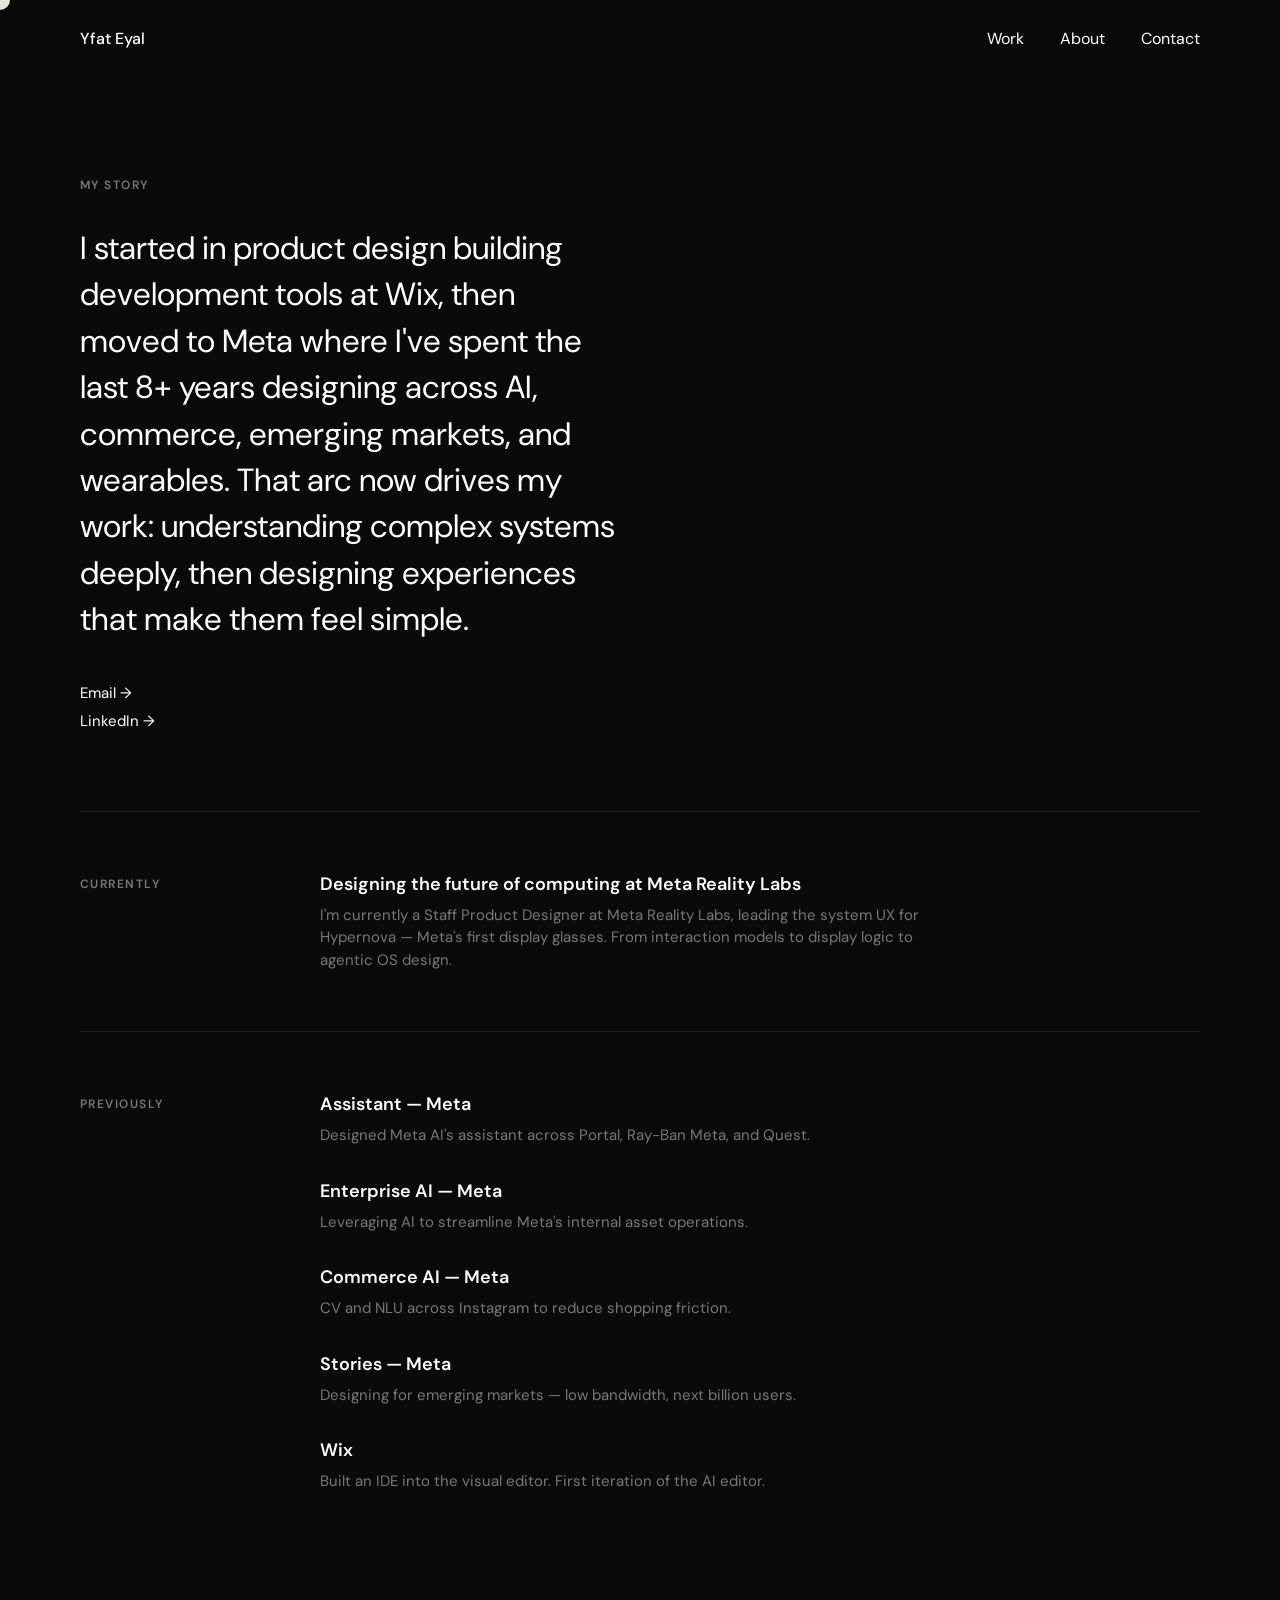
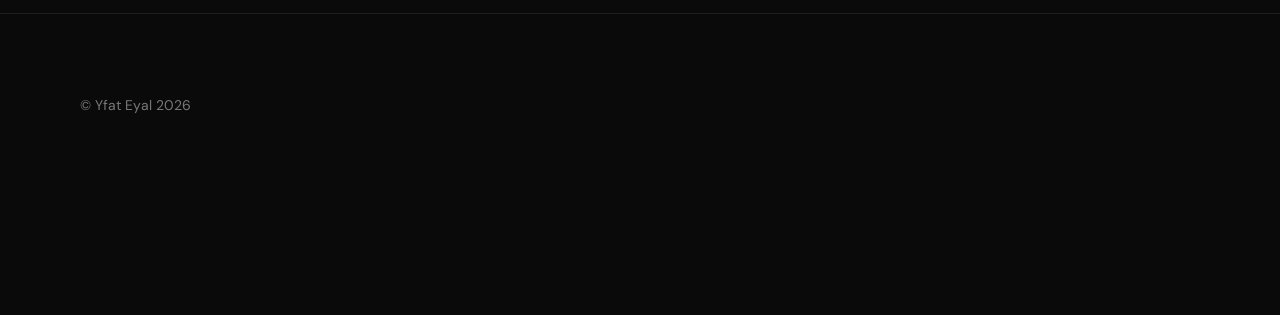
==== about.html @ 9a4c62df "Footer update, nav, cursor, modal, layout refinements" ====
<!DOCTYPE html>
<html lang="en">
<head>
<meta charset="UTF-8">
<meta name="viewport" content="width=device-width, initial-scale=1.0">
<title>About — Yfat Eyal</title>
<link rel="preconnect" href="https://fonts.googleapis.com">
<link rel="preconnect" href="https://fonts.gstatic.com" crossorigin>
<link href="https://fonts.googleapis.com/css2?family=DM+Sans:wght@400;500;600;700&display=swap" rel="stylesheet">
<link rel="stylesheet" href="styles.css">
</head>
<body>

<!-- NAV -->
<nav id="nav">
  <a href="index.html" class="nav-name">Yfat Eyal</a>
  <div class="nav-links">
    <a href="index.html#work" class="nav-link">Work</a>
    <a href="about.html" class="nav-link">About</a>
    <a href="mailto:eyalyfat@gmail.com" class="nav-link">Contact</a>
  </div>
</nav>

<!-- ABOUT -->
<section id="about">
  <div class="about-label">MY STORY</div>
  <div class="about-content">
    <h1 class="about-text">I started in product design building development tools at Wix, then moved to Meta where I've spent the last 8+ years designing across AI, commerce, emerging markets, and wearables. That arc now drives my work: understanding complex systems deeply, then designing experiences that make them feel simple.</h1>
    <div class="about-links">
      <a href="mailto:eyalyfat@gmail.com" class="about-link">Email →</a>
      <a href="#" class="about-link">LinkedIn →</a>
    </div>
  </div>
</section>

<!-- CURRENTLY -->
<section id="currently">
  <div class="currently-divider"></div>
  <div class="currently-grid">
    <div class="currently-label">CURRENTLY</div>
    <div class="currently-content">
      <h3 class="currently-title">Designing the future of computing at Meta Reality Labs</h3>
      <p class="currently-desc">I'm currently a Staff Product Designer at Meta Reality Labs, leading the system UX for Hypernova — Meta's first display glasses. From interaction models to display logic to agentic OS design.</p>
    </div>
  </div>
</section>

<!-- PREVIOUSLY -->
<section id="previously">
  <div class="currently-divider"></div>
  <div class="currently-grid">
    <div class="currently-label">PREVIOUSLY</div>
    <div class="currently-content">
      <div class="prev-item">
        <h3 class="currently-title">Assistant — Meta</h3>
        <p class="currently-desc">Designed Meta AI's assistant across Portal, Ray-Ban Meta, and Quest.</p>
      </div>
      <div class="prev-item">
        <h3 class="currently-title">Enterprise AI — Meta</h3>
        <p class="currently-desc">Leveraging AI to streamline Meta's internal asset operations.</p>
      </div>
      <div class="prev-item">
        <h3 class="currently-title">Commerce AI — Meta</h3>
        <p class="currently-desc">CV and NLU across Instagram to reduce shopping friction.</p>
      </div>
      <div class="prev-item">
        <h3 class="currently-title">Stories — Meta</h3>
        <p class="currently-desc">Designing for emerging markets — low bandwidth, next billion users.</p>
      </div>
      <div class="prev-item">
        <h3 class="currently-title">Wix</h3>
        <p class="currently-desc">Built an IDE into the visual editor. First iteration of the AI editor.</p>
      </div>
    </div>
  </div>
</section>

<!-- FOOTER -->
<footer id="footer">
  <span class="footer-copy">© Yfat Eyal 2026</span>
</footer>

<div id="cursor-dot"></div>
<script src="cursor.js"></script>
</body>
</html>
---- styles.css ----
* { margin: 0; padding: 0; box-sizing: border-box; }

:root {
  --bg: #0a0a0a;
  --white: #ffffff;
  --gray-1: rgba(255, 255, 255, 0.85);
  --gray-2: rgba(255, 255, 255, 0.45);
  --font: 'DM Sans', 'Helvetica Neue', Helvetica, Arial, sans-serif;
  --edge: 80px;
}

html { scroll-behavior: smooth; cursor: none; }
body {
  background: var(--bg);
  color: var(--white);
  font-family: var(--font);
  font-weight: 400;
  -webkit-font-smoothing: antialiased;
  cursor: none;
}
a { color: inherit; text-decoration: none; cursor: none; }

/* CURSOR */
#cursor-dot {
  position: fixed;
  top: 0; left: 0;
  width: 20px; height: 20px;
  border-radius: 50%;
  background: #e8e4de;
  pointer-events: none;
  z-index: 9999;
  display: flex;
  align-items: center;
  justify-content: center;
  transition: width 0.3s ease, height 0.3s ease, margin 0.3s ease;
}

#cursor-dot.on-project {
  width: 120px;
  height: 120px;
}

#cursor-dot .cursor-label {
  font-size: 13px;
  font-weight: 600;
  letter-spacing: 0.1em;
  color: #0a0a0a;
  opacity: 0;
  transition: opacity 0.2s ease;
}

#cursor-dot.on-project .cursor-label {
  opacity: 1;
}

#cursor-dot.on-nav {
  border-radius: 100px;
  background: #ffffff;
}

/* ================================ */
/* NAV                              */
/* ================================ */
#nav {
  display: flex;
  justify-content: space-between;
  align-items: center;
  padding: 28px var(--edge);
}

.nav-logo {
  display: flex;
  align-items: center;
}

.nav-cactus {
  width: 41px;
  height: auto;
  object-fit: contain;
}

.nav-name {
  font-size: 16px;
  font-weight: 500;
}

.nav-links {
  display: flex;
  gap: 36px;
}

.nav-link {
  font-size: 16px;
  color: var(--white);
  transition: color 0.2s ease;
  position: relative;
  z-index: 10000;
}

.nav-link:hover {
  color: #0a0a0a;
}

/* ================================ */
/* HERO                             */
/* ================================ */
#hero {
  padding: 100px var(--edge) 200px;
  max-width: 778px;
}

.hero-text {
  font-size: 45px;
  line-height: 1.2;
  font-weight: 400;
  letter-spacing: -0.01em;
}

.hero-bold {
  color: var(--white);
  font-weight: 400;
}

.hero-light {
  color: var(--white);
}

/* ================================ */
/* WORK                             */
/* ================================ */
#work {
  padding: 0 var(--edge) 160px;
}

.section-label {
  display: flex;
  gap: 16px;
  align-items: baseline;
  margin-bottom: 20px;
}

.label-title {
  font-size: 12px;
  font-weight: 600;
  letter-spacing: 0.12em;
  color: var(--white);
}

.label-date {
  font-size: 12px;
  font-weight: 400;
  letter-spacing: 0.08em;
  color: var(--gray-2);
}

.work-grid {
  display: grid;
  grid-template-columns: 1fr 1fr;
  gap: 40px 28px;
}

.work-item {
  opacity: 0;
  transform: translateY(30px);
  transition: opacity 0.7s cubic-bezier(0.16, 1, 0.3, 1),
              transform 0.7s cubic-bezier(0.16, 1, 0.3, 1);
}

.work-item.revealed {
  opacity: 1;
  transform: translateY(0);
}

.work-media {
  width: 100%;
  aspect-ratio: 16 / 10;
  border-radius: 12px;
  overflow: hidden;
  background: #161616;
  margin-bottom: 16px;
}

.work-media video {
  width: 100%;
  height: 100%;
  object-fit: cover;
  display: block;
}

.work-placeholder {
  width: 100%;
  height: 100%;
  background: #1a1a1a;
}

.work-name {
  font-size: 18px;
  font-weight: 600;
  color: var(--white);
  margin-bottom: 1px;
}

.work-desc {
  font-size: 15px;
  color: var(--white);
  line-height: 1.4;
}

/* ================================ */
/* MODAL                            */
/* ================================ */
.modal-overlay {
  display: none;
  position: fixed;
  inset: 0;
  background: rgba(0, 0, 0, 0.7);
  z-index: 10000;
  align-items: flex-start;
  justify-content: center;
  padding: 60px 40px;
  overflow-y: auto;
}

.modal-overlay.open {
  display: flex;
}

.modal-card {
  background: #141414;
  border-radius: 16px;
  width: 100%;
  max-width: 780px;
  max-height: 85vh;
  overflow-y: auto;
  position: relative;
  margin: auto;
}

.modal-close {
  position: sticky;
  top: 16px;
  float: right;
  margin-right: 20px;
  margin-top: 16px;
  background: none;
  border: none;
  color: var(--white);
  font-size: 22px;
  cursor: pointer;
  z-index: 10;
  opacity: 0.7;
  transition: opacity 0.2s;
}

.modal-close:hover { opacity: 1; }

.modal-hero {
  aspect-ratio: 16 / 9;
  background: #0a0a0a;
  overflow: hidden;
  border-radius: 0;
  margin: 56px 24px 0;
}

.modal-hero video {
  width: 100%;
  height: 100%;
  object-fit: cover;
}

.modal-body {
  padding: 32px 40px 40px;
}

.modal-title {
  font-size: 36px;
  font-weight: 500;
  color: var(--white);
  margin-bottom: 24px;
}

.modal-meta {
  display: flex;
  gap: 60px;
  margin-bottom: 24px;
}

.modal-meta-col {
  display: flex;
  flex-direction: column;
  gap: 4px;
}

.modal-label {
  font-size: 12px;
  font-weight: 500;
  letter-spacing: 0.08em;
  text-transform: uppercase;
  color: var(--gray-2);
}

.modal-value {
  font-size: 16px;
  color: var(--white);
}

.modal-divider {
  height: 1px;
  background: rgba(255, 255, 255, 0.1);
  margin-bottom: 32px;
}

.modal-section {
  margin-bottom: 32px;
}

.modal-section:last-child {
  margin-bottom: 0;
}

.modal-section-label {
  font-size: 12px;
  font-weight: 500;
  letter-spacing: 0.1em;
  text-transform: uppercase;
  color: var(--gray-2);
  margin-bottom: 12px;
}

.modal-section-text {
  font-size: 18px;
  line-height: 1.6;
  color: var(--white);
}

/* ================================ */
/* FOOTER                           */
/* ================================ */
#footer {
  padding: 80px var(--edge) 200px;
  margin-top: 60px;
  border-top: 1px solid rgba(255, 255, 255, 0.08);
}

.footer-heading {
  font-size: 32px;
  font-weight: 500;
  color: var(--white);
  margin-bottom: 16px;
}

.footer-email {
  font-size: 24px;
  color: var(--gray-2);
  display: block;
  margin-bottom: 4px;
  transition: color 0.2s;
}

.footer-email:hover { color: var(--white); }

.footer-location {
  font-size: 24px;
  color: var(--white);
}

.footer-bottom {
  margin-top: 80px;
}

.footer-copy {
  font-size: 14px;
  color: var(--gray-2);
}

/* ================================ */
/* ABOUT PAGE                       */
/* ================================ */
#about {
  padding: 100px var(--edge) 80px;
  max-width: 700px;
}

.about-label {
  font-size: 12px;
  font-weight: 600;
  letter-spacing: 0.12em;
  color: var(--gray-2);
  margin-bottom: 32px;
}

.about-text {
  font-size: 32px;
  font-weight: 400;
  line-height: 1.45;
  color: var(--white);
  margin-bottom: 40px;
}

.about-links {
  display: flex;
  flex-direction: column;
  gap: 8px;
}

.about-link {
  font-size: 15px;
  color: var(--white);
  transition: opacity 0.2s;
}

.about-link:hover { opacity: 0.5; }

#currently, #previously {
  padding: 0 var(--edge) 60px;
}

.currently-divider {
  height: 1px;
  background: rgba(255, 255, 255, 0.1);
  margin-bottom: 60px;
}

.currently-grid {
  display: grid;
  grid-template-columns: 200px 1fr;
  gap: 40px;
}

.currently-label {
  font-size: 12px;
  font-weight: 600;
  letter-spacing: 0.12em;
  color: var(--gray-2);
  padding-top: 4px;
}

.currently-title {
  font-size: 18px;
  font-weight: 600;
  color: var(--white);
  margin-bottom: 8px;
}

.currently-desc {
  font-size: 15px;
  color: var(--gray-2);
  line-height: 1.5;
  max-width: 600px;
}

.prev-item {
  margin-bottom: 32px;
}

.prev-item:last-child {
  margin-bottom: 0;
}

/* ================================ */
/* RESPONSIVE                       */
/* ================================ */
@media (max-width: 900px) {
  :root { --edge: 32px; }
  .hero-text { font-size: 28px; }
  #hero { padding: 60px var(--edge) 80px; }
  .work-grid { grid-template-columns: 1fr; gap: 32px; }
  .currently-grid { grid-template-columns: 1fr; gap: 20px; }
}

@media (max-width: 480px) {
  :root { --edge: 20px; }
  .hero-text { font-size: 24px; }
  .nav-links { gap: 20px; }
  .nav-name, .nav-link { font-size: 13px; }
}
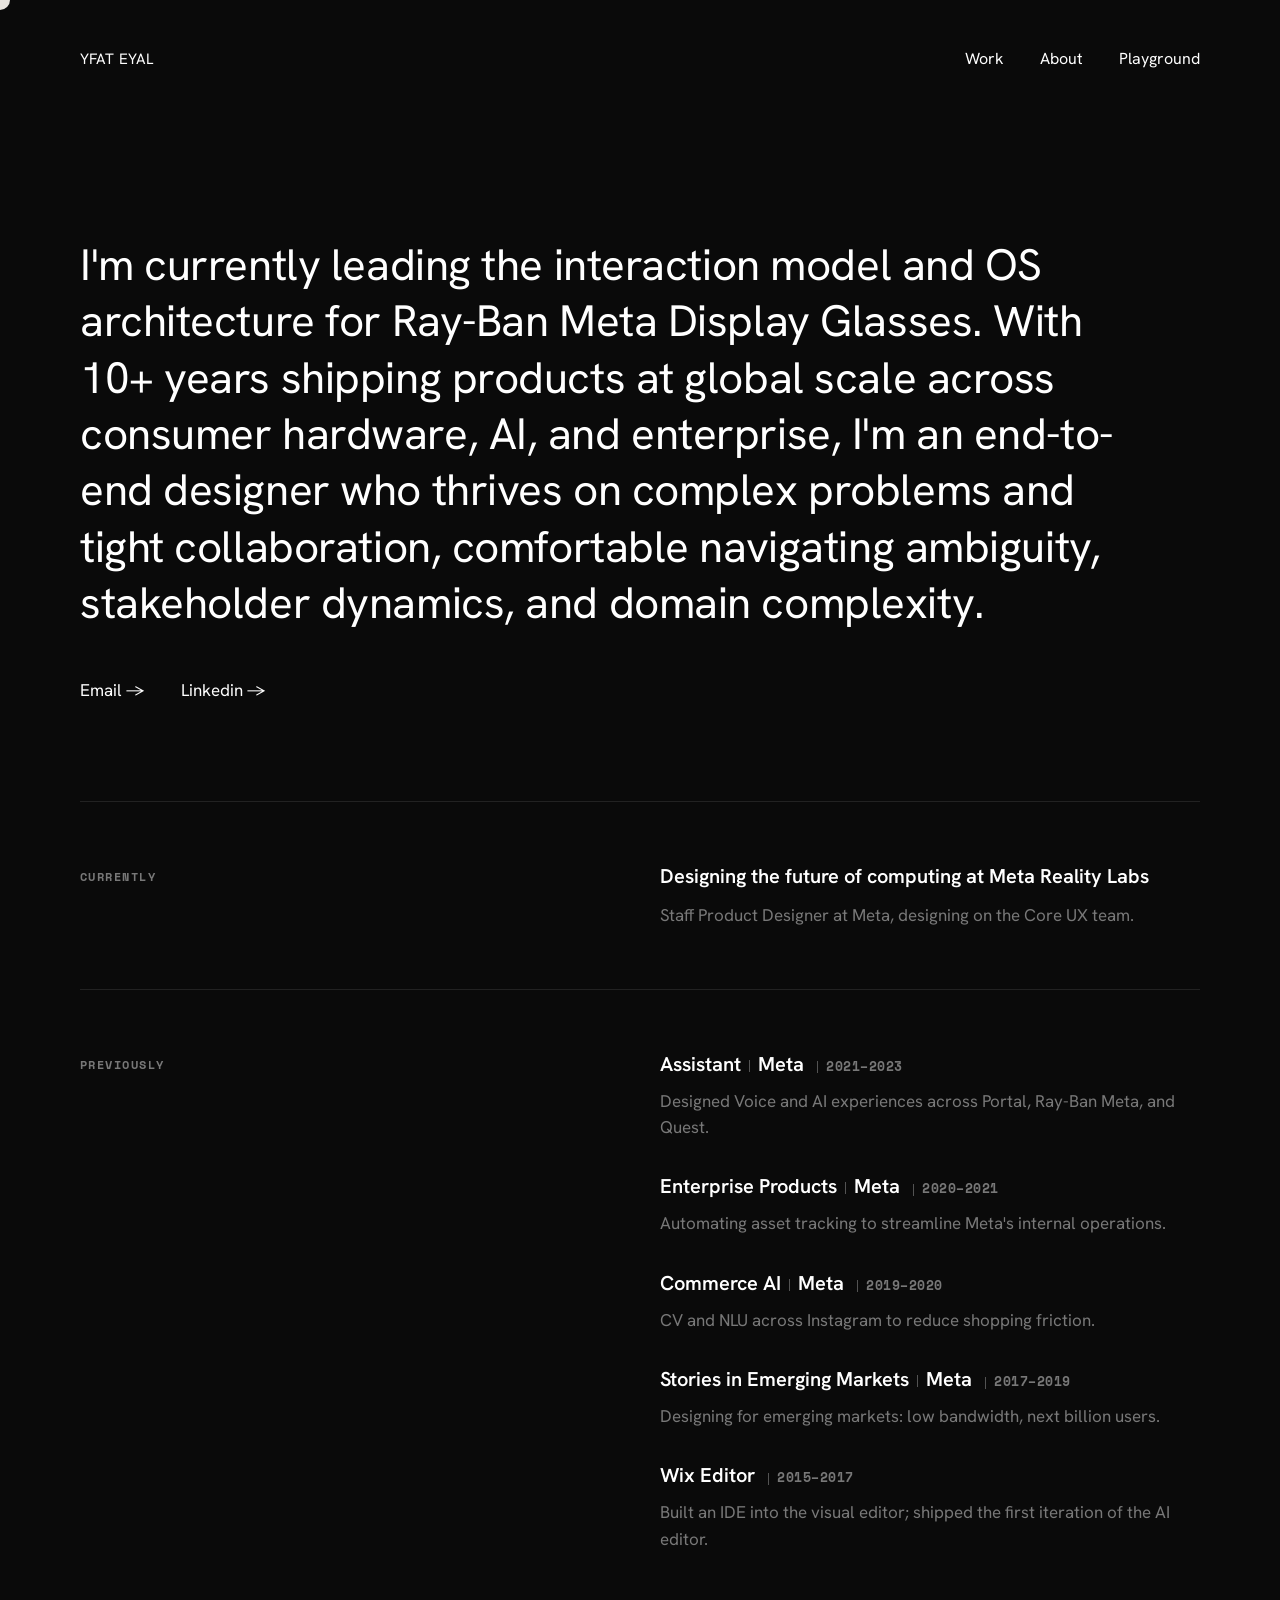
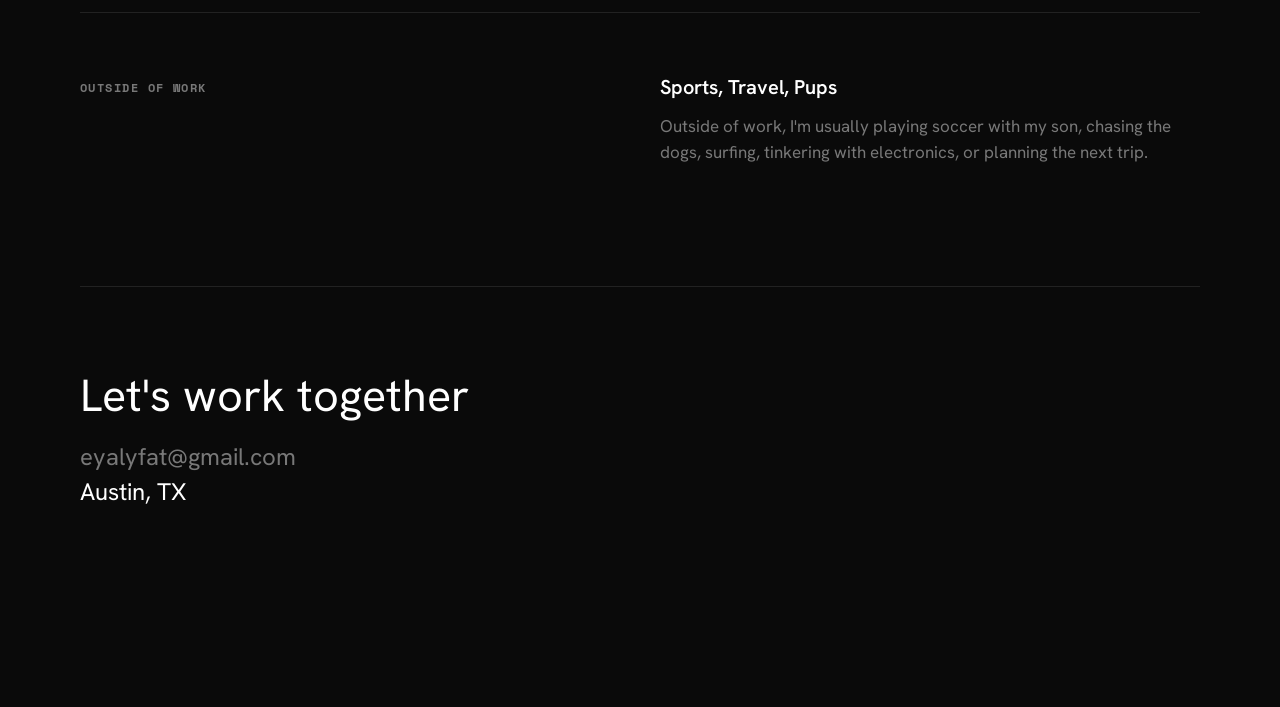
==== commit 28c02936: "Redesign About page, expand project modals, add media + mobile nav - About: single-statement intro +" ====
--- a/about.html
+++ b/about.html
@@ -6,7 +6,7 @@
 <title>About — Yfat Eyal</title>
 <link rel="preconnect" href="https://fonts.googleapis.com">
 <link rel="preconnect" href="https://fonts.gstatic.com" crossorigin>
-<link href="https://fonts.googleapis.com/css2?family=DM+Sans:wght@400;500;600;700&display=swap" rel="stylesheet">
+<link href="https://fonts.googleapis.com/css2?family=Hanken+Grotesk:wght@300;400;500;600;700&family=Space+Mono:wght@400;700&display=swap" rel="stylesheet">
 <link rel="stylesheet" href="styles.css">
 </head>
 <body>
@@ -17,19 +17,19 @@
   <div class="nav-links">
     <a href="index.html#work" class="nav-link">Work</a>
     <a href="about.html" class="nav-link">About</a>
-    <a href="mailto:eyalyfat@gmail.com" class="nav-link">Contact</a>
+    <a href="playground.html" class="nav-link">Playground</a>
   </div>
+  <button class="nav-toggle" aria-label="Menu" aria-expanded="false">
+    <span></span><span></span>
+  </button>
 </nav>
 
 <!-- ABOUT -->
 <section id="about">
-  <div class="about-label">MY STORY</div>
-  <div class="about-content">
-    <h1 class="about-text">I started in product design building development tools at Wix, then moved to Meta where I've spent the last 8+ years designing across AI, commerce, emerging markets, and wearables. That arc now drives my work: understanding complex systems deeply, then designing experiences that make them feel simple.</h1>
-    <div class="about-links">
-      <a href="mailto:eyalyfat@gmail.com" class="about-link">Email →</a>
-      <a href="#" class="about-link">LinkedIn →</a>
-    </div>
+  <h1 class="about-text">I'm currently leading the interaction model and OS architecture for Ray-Ban Meta Display Glasses. With 10+ years shipping products at global scale across consumer hardware, AI, and enterprise, I'm an end-to-end designer who thrives on complex problems and tight collaboration, comfortable navigating ambiguity, stakeholder dynamics, and domain complexity.</h1>
+  <div class="about-links">
+    <a href="mailto:eyalyfat@gmail.com" class="about-link">Email →</a>
+    <a href="https://www.linkedin.com/in/yfat-eyal-aa618156/" target="_blank" rel="noopener" class="about-link">Linkedin →</a>
   </div>
 </section>
 
@@ -40,7 +40,7 @@
     <div class="currently-label">CURRENTLY</div>
     <div class="currently-content">
       <h3 class="currently-title">Designing the future of computing at Meta Reality Labs</h3>
-      <p class="currently-desc">I'm currently a Staff Product Designer at Meta Reality Labs, leading the system UX for Hypernova — Meta's first display glasses. From interaction models to display logic to agentic OS design.</p>
+      <p class="currently-desc">Staff Product Designer at Meta, designing on the Core UX team.</p>
     </div>
   </div>
 </section>
@@ -52,35 +52,52 @@
     <div class="currently-label">PREVIOUSLY</div>
     <div class="currently-content">
       <div class="prev-item">
-        <h3 class="currently-title">Assistant — Meta</h3>
-        <p class="currently-desc">Designed Meta AI's assistant across Portal, Ray-Ban Meta, and Quest.</p>
+        <h3 class="currently-title">Assistant<span class="sep"></span>Meta <span class="prev-date"><span class="sep"></span>2021–2023</span></h3>
+        <p class="currently-desc">Designed Voice and AI experiences across Portal, Ray-Ban Meta, and Quest.</p>
       </div>
       <div class="prev-item">
-        <h3 class="currently-title">Enterprise AI — Meta</h3>
-        <p class="currently-desc">Leveraging AI to streamline Meta's internal asset operations.</p>
+        <h3 class="currently-title">Enterprise Products<span class="sep"></span>Meta <span class="prev-date"><span class="sep"></span>2020–2021</span></h3>
+        <p class="currently-desc">Automating asset tracking to streamline Meta's internal operations.</p>
       </div>
       <div class="prev-item">
-        <h3 class="currently-title">Commerce AI — Meta</h3>
+        <h3 class="currently-title">Commerce AI<span class="sep"></span>Meta <span class="prev-date"><span class="sep"></span>2019–2020</span></h3>
         <p class="currently-desc">CV and NLU across Instagram to reduce shopping friction.</p>
       </div>
       <div class="prev-item">
-        <h3 class="currently-title">Stories — Meta</h3>
-        <p class="currently-desc">Designing for emerging markets — low bandwidth, next billion users.</p>
+        <h3 class="currently-title">Stories in Emerging Markets<span class="sep"></span>Meta <span class="prev-date"><span class="sep"></span>2017–2019</span></h3>
+        <p class="currently-desc">Designing for emerging markets: low bandwidth, next billion users.</p>
       </div>
       <div class="prev-item">
-        <h3 class="currently-title">Wix</h3>
-        <p class="currently-desc">Built an IDE into the visual editor. First iteration of the AI editor.</p>
+        <h3 class="currently-title">Wix Editor <span class="prev-date"><span class="sep"></span>2015–2017</span></h3>
+        <p class="currently-desc">Built an IDE into the visual editor; shipped the first iteration of the AI editor.</p>
       </div>
+    </div>
+  </div>
+</section>
+
+<!-- OUTSIDE OF WORK -->
+<section id="outside">
+  <div class="currently-divider"></div>
+  <div class="currently-grid">
+    <div class="currently-label">OUTSIDE OF WORK</div>
+    <div class="currently-content">
+      <h3 class="currently-title">Sports, Travel, Pups</h3>
+      <p class="currently-desc">Outside of work, I'm usually playing soccer with my son, chasing the dogs, surfing, tinkering with electronics, or planning the next trip.</p>
     </div>
   </div>
 </section>
 
 <!-- FOOTER -->
 <footer id="footer">
-  <span class="footer-copy">© Yfat Eyal 2026</span>
+  <div class="footer-top">
+    <h2 class="footer-heading">Let's work together</h2>
+    <a href="mailto:eyalyfat@gmail.com" class="footer-email">eyalyfat@gmail.com</a>
+    <p class="footer-location">Austin, TX</p>
+  </div>
 </footer>
 
 <div id="cursor-dot"></div>
 <script src="cursor.js"></script>
+<script src="nav.js"></script>
 </body>
 </html>
--- a/styles.css
+++ b/styles.css
@@ -5,7 +5,8 @@
   --white: #ffffff;
   --gray-1: rgba(255, 255, 255, 0.85);
   --gray-2: rgba(255, 255, 255, 0.45);
-  --font: 'DM Sans', 'Helvetica Neue', Helvetica, Arial, sans-serif;
+  --font: 'Hanken Grotesk', 'Helvetica Neue', Helvetica, Arial, sans-serif;
+  --mono: 'Space Mono', ui-monospace, 'SF Mono', monospace;
   --edge: 80px;
 }
 
@@ -19,6 +20,49 @@
   cursor: none;
 }
 a { color: inherit; text-decoration: none; cursor: none; }
+
+/* Page entrance — content fades and stacks in on load */
+@keyframes fadeStackIn {
+  from { opacity: 0; transform: translateY(18px); }
+  to { opacity: 1; transform: translateY(0); }
+}
+
+@keyframes fadeIn {
+  from { opacity: 0; }
+  to { opacity: 1; }
+}
+
+#hero,
+#about,
+#work,
+#currently,
+#previously,
+#outside,
+#footer {
+  opacity: 0;
+  animation: fadeStackIn 0.7s cubic-bezier(0.16, 1, 0.3, 1) forwards;
+}
+
+/* Nav fades with opacity only — a transform here would trap the nav links
+   beneath the cursor pill (stacking context), hiding hovered text. */
+#nav {
+  opacity: 0;
+  animation: fadeIn 0.6s ease forwards;
+  animation-delay: 0.05s;
+}
+
+#hero, #about { animation-delay: 0.18s; }
+#work, #currently { animation-delay: 0.30s; }
+#previously { animation-delay: 0.42s; }
+#outside { animation-delay: 0.50s; }
+#footer { animation-delay: 0.30s; }
+
+@media (prefers-reduced-motion: reduce) {
+  #nav, #hero, #about, #work, #currently, #previously, #outside, #footer {
+    opacity: 1;
+    animation: none;
+  }
+}
 
 /* CURSOR */
 #cursor-dot {
@@ -28,7 +72,7 @@
   border-radius: 50%;
   background: #e8e4de;
   pointer-events: none;
-  z-index: 9999;
+  z-index: 10001;
   display: flex;
   align-items: center;
   justify-content: center;
@@ -56,6 +100,35 @@
 #cursor-dot.on-nav {
   border-radius: 100px;
   background: #ffffff;
+  mix-blend-mode: difference;
+}
+
+#cursor-dot.on-name {
+  width: 44px;
+  height: 44px;
+  background: transparent;
+}
+
+#cursor-dot.on-name .cursor-label { display: none; }
+
+#cursor-dot.on-name::after {
+  content: "👋";
+  font-size: 34px;
+  line-height: 1;
+}
+
+#cursor-dot.on-cowboy {
+  width: 44px;
+  height: 44px;
+  background: transparent;
+}
+
+#cursor-dot.on-cowboy .cursor-label { display: none; }
+
+#cursor-dot.on-cowboy::after {
+  content: "🤠";
+  font-size: 34px;
+  line-height: 1;
 }
 
 /* ================================ */
@@ -65,7 +138,7 @@
   display: flex;
   justify-content: space-between;
   align-items: center;
-  padding: 28px var(--edge);
+  padding: 48px var(--edge);
 }
 
 .nav-logo {
@@ -79,9 +152,49 @@
   object-fit: contain;
 }
 
+.nav-eyes {
+  display: flex;
+  gap: 2px;
+  align-items: center;
+}
+
+.eye {
+  width: 28px;
+  height: 28px;
+  background: var(--white);
+  border-radius: 50%;
+  display: flex;
+  align-items: center;
+  justify-content: center;
+  position: relative;
+  overflow: hidden;
+  animation: blink 4s ease-in-out infinite;
+}
+
+.eye:nth-child(2) {
+  animation-delay: 0.05s;
+}
+
+@keyframes blink {
+  0%, 18%, 22%, 100% { transform: scaleY(1); }
+  20% { transform: scaleY(0.05); }
+}
+
+.pupil {
+  width: 12px;
+  height: 12px;
+  background: #0a0a0a;
+  border-radius: 50%;
+  position: absolute;
+  transition: transform 0.08s ease-out;
+}
+
 .nav-name {
-  font-size: 16px;
-  font-weight: 500;
+  font-family: var(--font);
+  font-size: 15px;
+  font-weight: 400;
+  letter-spacing: 0.01em;
+  text-transform: uppercase;
 }
 
 .nav-links {
@@ -97,9 +210,33 @@
   z-index: 10000;
 }
 
-.nav-link:hover {
-  color: #0a0a0a;
-}
+/* No hover color change — the cursor pill uses mix-blend-mode to invert the text. */
+
+.nav-toggle {
+  display: none;
+  flex-direction: column;
+  justify-content: center;
+  gap: 7px;
+  width: 30px;
+  height: 30px;
+  padding: 0;
+  background: none;
+  border: none;
+  cursor: none;
+  position: relative;
+  z-index: 60;
+}
+
+.nav-toggle span {
+  display: block;
+  width: 26px;
+  height: 2px;
+  background: var(--white);
+  transition: transform 0.25s ease;
+}
+
+.nav-toggle.open span:nth-child(1) { transform: translateY(4.5px) rotate(45deg); }
+.nav-toggle.open span:nth-child(2) { transform: translateY(-4.5px) rotate(-45deg); }
 
 /* ================================ */
 /* HERO                             */
@@ -140,6 +277,7 @@
 }
 
 .label-title {
+  font-family: var(--mono);
   font-size: 12px;
   font-weight: 600;
   letter-spacing: 0.12em;
@@ -147,6 +285,7 @@
 }
 
 .label-date {
+  font-family: var(--mono);
   font-size: 12px;
   font-weight: 400;
   letter-spacing: 0.08em;
@@ -180,7 +319,8 @@
   margin-bottom: 16px;
 }
 
-.work-media video {
+.work-media video,
+.work-media img {
   width: 100%;
   height: 100%;
   object-fit: cover;
@@ -201,7 +341,8 @@
 }
 
 .work-desc {
-  font-size: 15px;
+  font-size: 18px;
+  font-weight: 300;
   color: var(--white);
   line-height: 1.4;
 }
@@ -262,7 +403,8 @@
   margin: 56px 24px 0;
 }
 
-.modal-hero video {
+.modal-hero video,
+.modal-hero img {
   width: 100%;
   height: 100%;
   object-fit: cover;
@@ -333,18 +475,50 @@
   color: var(--white);
 }
 
+.modal-bullets {
+  list-style: none;
+  font-size: 18px;
+  line-height: 1.55;
+  color: var(--white);
+}
+
+.modal-bullets li {
+  position: relative;
+  padding-left: 22px;
+  margin-bottom: 10px;
+}
+
+.modal-bullets li:last-child { margin-bottom: 0; }
+
+.modal-bullets li::before {
+  content: "•";
+  position: absolute;
+  left: 0;
+  color: var(--gray-2);
+}
+
 /* ================================ */
 /* FOOTER                           */
 /* ================================ */
 #footer {
+  position: relative;
   padding: 80px var(--edge) 200px;
   margin-top: 60px;
-  border-top: 1px solid rgba(255, 255, 255, 0.08);
+}
+
+#footer::before {
+  content: "";
+  position: absolute;
+  top: 0;
+  left: var(--edge);
+  right: var(--edge);
+  height: 1px;
+  background: rgba(255, 255, 255, 0.1);
 }
 
 .footer-heading {
-  font-size: 32px;
-  font-weight: 500;
+  font-size: 45px;
+  font-weight: 400;
   color: var(--white);
   margin-bottom: 16px;
 }
@@ -377,41 +551,44 @@
 /* ABOUT PAGE                       */
 /* ================================ */
 #about {
-  padding: 100px var(--edge) 80px;
-  max-width: 700px;
+  padding: 120px var(--edge) 100px;
+  max-width: 1240px;
 }
 
 .about-label {
+  font-family: var(--mono);
   font-size: 12px;
   font-weight: 600;
   letter-spacing: 0.12em;
   color: var(--gray-2);
-  margin-bottom: 32px;
+  margin-bottom: 36px;
 }
 
 .about-text {
-  font-size: 32px;
+  font-size: 44px;
   font-weight: 400;
-  line-height: 1.45;
-  color: var(--white);
-  margin-bottom: 40px;
+  line-height: 1.28;
+  letter-spacing: -0.01em;
+  color: var(--white);
+  margin-bottom: 48px;
 }
 
 .about-links {
   display: flex;
-  flex-direction: column;
-  gap: 8px;
+  flex-direction: row;
+  flex-wrap: wrap;
+  gap: 36px;
 }
 
 .about-link {
-  font-size: 15px;
+  font-size: 17px;
   color: var(--white);
   transition: opacity 0.2s;
 }
 
 .about-link:hover { opacity: 0.5; }
 
-#currently, #previously {
+#currently, #previously, #outside {
   padding: 0 var(--edge) 60px;
 }
 
@@ -423,32 +600,61 @@
 
 .currently-grid {
   display: grid;
-  grid-template-columns: 200px 1fr;
+  grid-template-columns: 1fr 1fr;
   gap: 40px;
 }
 
 .currently-label {
+  font-family: var(--mono);
   font-size: 12px;
   font-weight: 600;
   letter-spacing: 0.12em;
   color: var(--gray-2);
-  padding-top: 4px;
+  padding-top: 6px;
 }
 
 .currently-title {
-  font-size: 18px;
+  font-size: 20px;
   font-weight: 600;
   color: var(--white);
-  margin-bottom: 8px;
+  line-height: 1.4;
+  margin-bottom: 12px;
 }
 
 .currently-desc {
-  font-size: 15px;
-  color: var(--gray-2);
-  line-height: 1.5;
+  font-size: 17px;
+  color: var(--gray-2);
+  line-height: 1.55;
   max-width: 600px;
 }
 
+.resume-link {
+  display: inline-block;
+  margin-top: 28px;
+  font-size: 16px;
+  color: var(--white);
+  transition: opacity 0.2s;
+}
+
+.resume-link:hover { opacity: 0.5; }
+
+.prev-item .currently-title { margin-bottom: 10px; }
+
+.prev-date {
+  font-family: var(--mono);
+  font-size: 13px;
+  letter-spacing: 0.04em;
+  color: var(--gray-2);
+}
+
+.sep {
+  display: inline-block;
+  width: 1px;
+  height: 12px;
+  background: rgba(255, 255, 255, 0.3);
+  margin: 0 8px;
+  vertical-align: middle;
+}
 .prev-item {
   margin-bottom: 32px;
 }
@@ -462,15 +668,67 @@
 /* ================================ */
 @media (max-width: 900px) {
   :root { --edge: 32px; }
-  .hero-text { font-size: 28px; }
-  #hero { padding: 60px var(--edge) 80px; }
-  .work-grid { grid-template-columns: 1fr; gap: 32px; }
+  .hero-text { font-size: 40px; }
+  .footer-heading { font-size: 40px; }
+  .about-text { font-size: 34px; }
+  #hero { padding: 60px var(--edge) 130px; }
+  .work-grid { grid-template-columns: 1fr; gap: 56px; }
   .currently-grid { grid-template-columns: 1fr; gap: 20px; }
+}
+
+@media (max-width: 900px) {
+  #nav {
+    position: sticky;
+    top: 0;
+    background: var(--bg);
+    z-index: 1000;
+    padding: 24px var(--edge);
+  }
+  .nav-toggle { display: flex; }
+  .nav-name { position: relative; z-index: 60; }
+  .nav-links {
+    position: fixed;
+    inset: 0;
+    flex-direction: column;
+    align-items: flex-start;
+    justify-content: flex-start;
+    gap: 4px;
+    margin: 0;
+    padding: 96px var(--edge) 40px;
+    background: var(--bg);
+    opacity: 0;
+    visibility: hidden;
+    transition: opacity 0.25s ease, visibility 0s linear 0.5s;
+    z-index: 50;
+  }
+  .nav-links.open {
+    opacity: 1;
+    visibility: visible;
+    transition: opacity 0.25s ease;
+  }
+  .nav-link {
+    font-size: 40px;
+    font-weight: 400;
+    line-height: 1.3;
+    opacity: 0;
+    transform: translateY(12px);
+    transition: opacity 0.45s ease, transform 0.45s cubic-bezier(0.16, 1, 0.3, 1);
+  }
+  .nav-links.open .nav-link {
+    opacity: 1;
+    transform: translateY(0);
+  }
+  .nav-links.open .nav-link:nth-child(1) { transition-delay: 0.10s; }
+  .nav-links.open .nav-link:nth-child(2) { transition-delay: 0.18s; }
+  .nav-links.open .nav-link:nth-child(3) { transition-delay: 0.26s; }
+  .nav-links.open .nav-link:nth-child(4) { transition-delay: 0.34s; }
 }
 
 @media (max-width: 480px) {
   :root { --edge: 20px; }
-  .hero-text { font-size: 24px; }
-  .nav-links { gap: 20px; }
-  .nav-name, .nav-link { font-size: 13px; }
-}
+  .hero-text { font-size: 34px; }
+  .footer-heading { font-size: 34px; }
+  .about-text { font-size: 27px; }
+  .nav-name { font-size: 13px; }
+  .nav-link { font-size: 34px; }
+}
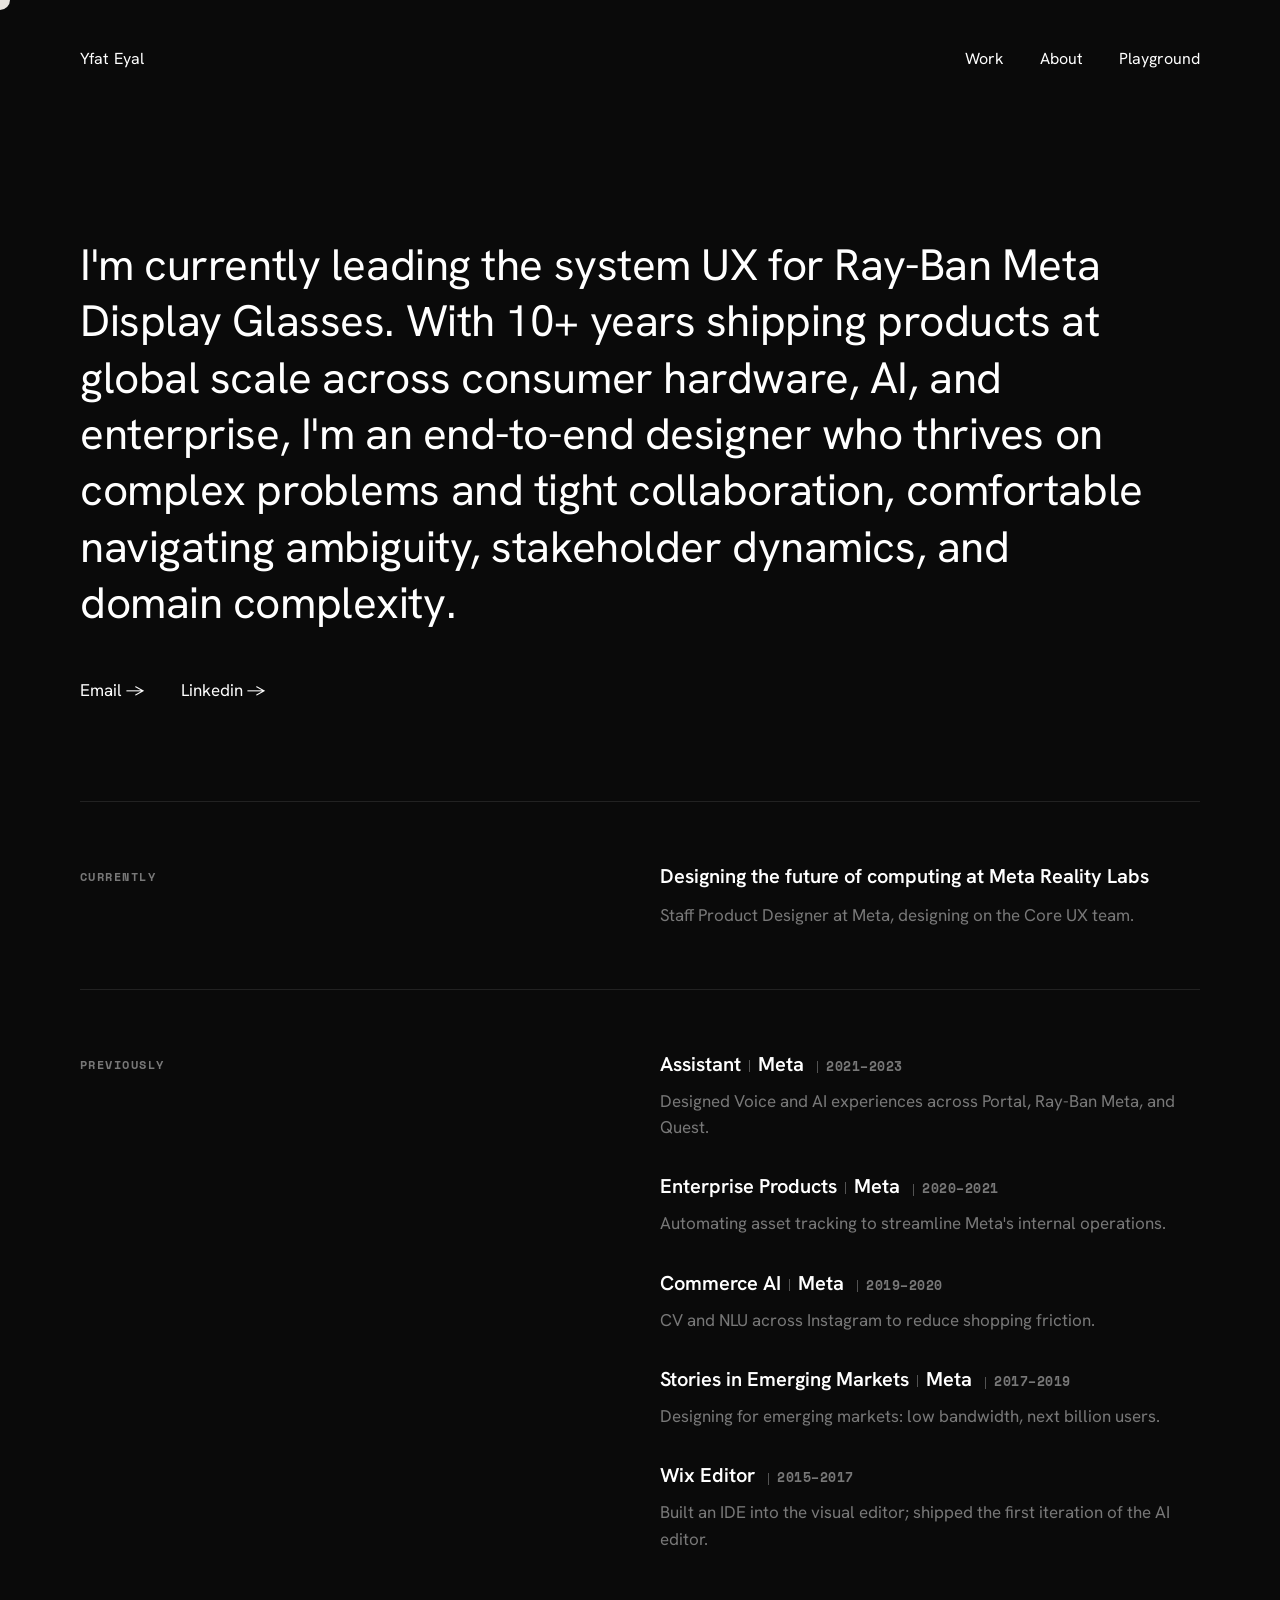
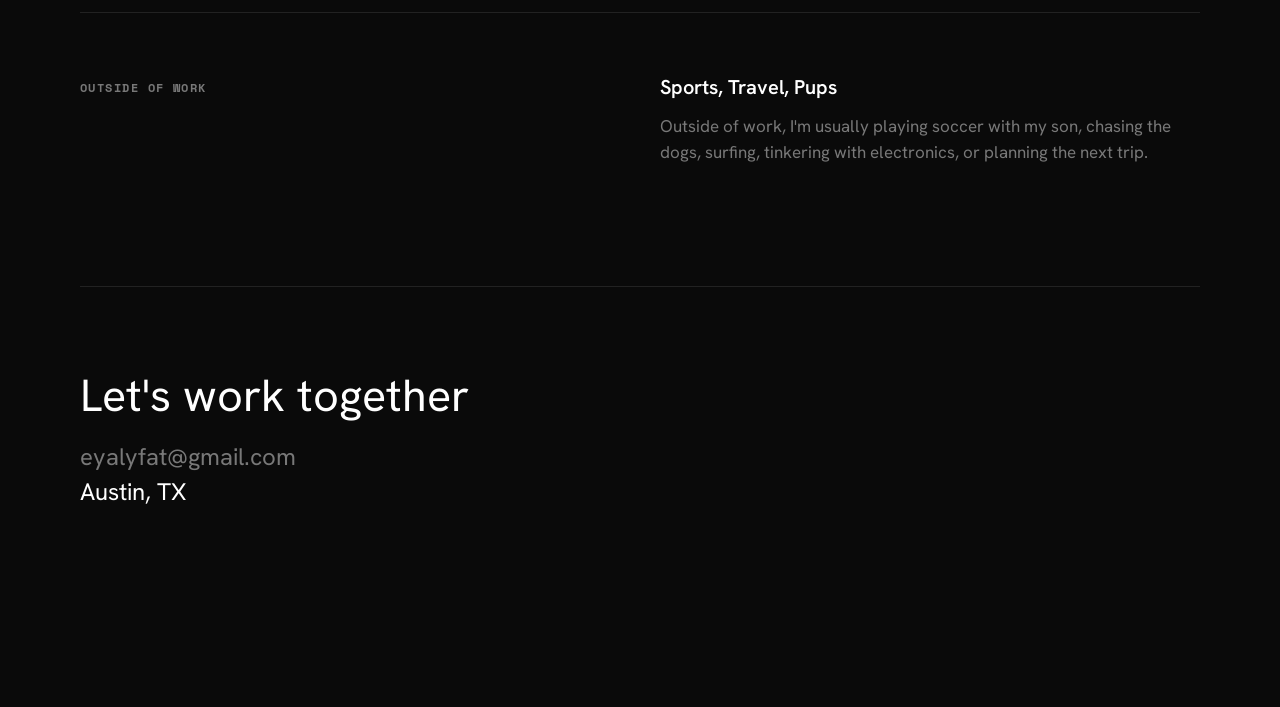
==== commit d9707a7e: "Add Stories & Wix case studies, modal upgrades, favicon, nav + copy refinements - New projects: Stor" ====
--- a/about.html
+++ b/about.html
@@ -4,6 +4,7 @@
 <meta charset="UTF-8">
 <meta name="viewport" content="width=device-width, initial-scale=1.0">
 <title>About — Yfat Eyal</title>
+<link rel="icon" href='data:image/svg+xml,<svg xmlns="http://www.w3.org/2000/svg" viewBox="0 0 100 100"><text y=".9em" font-size="90">🌵</text></svg>'>
 <link rel="preconnect" href="https://fonts.googleapis.com">
 <link rel="preconnect" href="https://fonts.gstatic.com" crossorigin>
 <link href="https://fonts.googleapis.com/css2?family=Hanken+Grotesk:wght@300;400;500;600;700&family=Space+Mono:wght@400;700&display=swap" rel="stylesheet">
@@ -15,7 +16,7 @@
 <nav id="nav">
   <a href="index.html" class="nav-name">Yfat Eyal</a>
   <div class="nav-links">
-    <a href="index.html#work" class="nav-link">Work</a>
+    <a href="index.html" class="nav-link">Work</a>
     <a href="about.html" class="nav-link">About</a>
     <a href="playground.html" class="nav-link">Playground</a>
   </div>
@@ -26,7 +27,7 @@
 
 <!-- ABOUT -->
 <section id="about">
-  <h1 class="about-text">I'm currently leading the interaction model and OS architecture for Ray-Ban Meta Display Glasses. With 10+ years shipping products at global scale across consumer hardware, AI, and enterprise, I'm an end-to-end designer who thrives on complex problems and tight collaboration, comfortable navigating ambiguity, stakeholder dynamics, and domain complexity.</h1>
+  <h1 class="about-text">I'm currently leading the system UX for Ray-Ban Meta Display Glasses. With 10+ years shipping products at global scale across consumer hardware, AI, and enterprise, I'm an end-to-end designer who thrives on complex problems and tight collaboration, comfortable navigating ambiguity, stakeholder dynamics, and domain complexity.</h1>
   <div class="about-links">
     <a href="mailto:eyalyfat@gmail.com" class="about-link">Email →</a>
     <a href="https://www.linkedin.com/in/yfat-eyal-aa618156/" target="_blank" rel="noopener" class="about-link">Linkedin →</a>
--- a/styles.css
+++ b/styles.css
@@ -191,10 +191,9 @@
 
 .nav-name {
   font-family: var(--font);
-  font-size: 15px;
+  font-size: 16px;
   font-weight: 400;
   letter-spacing: 0.01em;
-  text-transform: uppercase;
 }
 
 .nav-links {
@@ -295,7 +294,7 @@
 .work-grid {
   display: grid;
   grid-template-columns: 1fr 1fr;
-  gap: 40px 28px;
+  gap: 52px 28px;
 }
 
 .work-item {
@@ -358,7 +357,7 @@
   z-index: 10000;
   align-items: flex-start;
   justify-content: center;
-  padding: 60px 40px;
+  padding: 32px 40px;
   overflow-y: auto;
 }
 
@@ -368,10 +367,10 @@
 
 .modal-card {
   background: #141414;
-  border-radius: 16px;
-  width: 100%;
-  max-width: 780px;
-  max-height: 85vh;
+  border-radius: 28px;
+  width: 100%;
+  max-width: 880px;
+  max-height: 92vh;
   overflow-y: auto;
   position: relative;
   margin: auto;
@@ -399,8 +398,8 @@
   aspect-ratio: 16 / 9;
   background: #0a0a0a;
   overflow: hidden;
-  border-radius: 0;
-  margin: 56px 24px 0;
+  border-radius: 28px;
+  margin: 43px 32px 0;
 }
 
 .modal-hero video,
@@ -411,11 +410,11 @@
 }
 
 .modal-body {
-  padding: 32px 40px 40px;
+  padding: 28px 32px 43px;
 }
 
 .modal-title {
-  font-size: 36px;
+  font-size: 44px;
   font-weight: 500;
   color: var(--white);
   margin-bottom: 24px;
@@ -495,6 +494,67 @@
   position: absolute;
   left: 0;
   color: var(--gray-2);
+}
+
+.modal-section-img {
+  width: 100%;
+  height: auto;
+  border-radius: 28px;
+  margin-top: 16px;
+  display: block;
+}
+
+.modal-embed {
+  position: relative;
+  width: 100%;
+  aspect-ratio: 16 / 9;
+  margin-top: 16px;
+  border-radius: 28px;
+  overflow: hidden;
+}
+
+.modal-embed iframe {
+  position: absolute;
+  inset: 0;
+  width: 100%;
+  height: 100%;
+  border: 0;
+}
+
+.modal-embed-thumb {
+  position: absolute;
+  inset: 0;
+  width: 100%;
+  height: 100%;
+  object-fit: cover;
+}
+
+.modal-embed-play {
+  position: absolute;
+  top: 50%;
+  left: 50%;
+  transform: translate(-50%, -50%);
+  width: 68px;
+  height: 48px;
+  background: rgba(0, 0, 0, 0.65);
+  border-radius: 14px;
+  z-index: 2;
+  transition: background 0.2s ease;
+}
+
+.modal-embed:hover .modal-embed-play {
+  background: #ff0000;
+}
+
+.modal-embed-play::after {
+  content: "";
+  position: absolute;
+  top: 50%;
+  left: 50%;
+  transform: translate(-40%, -50%);
+  border-style: solid;
+  border-width: 9px 0 9px 15px;
+  border-color: transparent transparent transparent #fff;
 }
 
 /* ================================ */
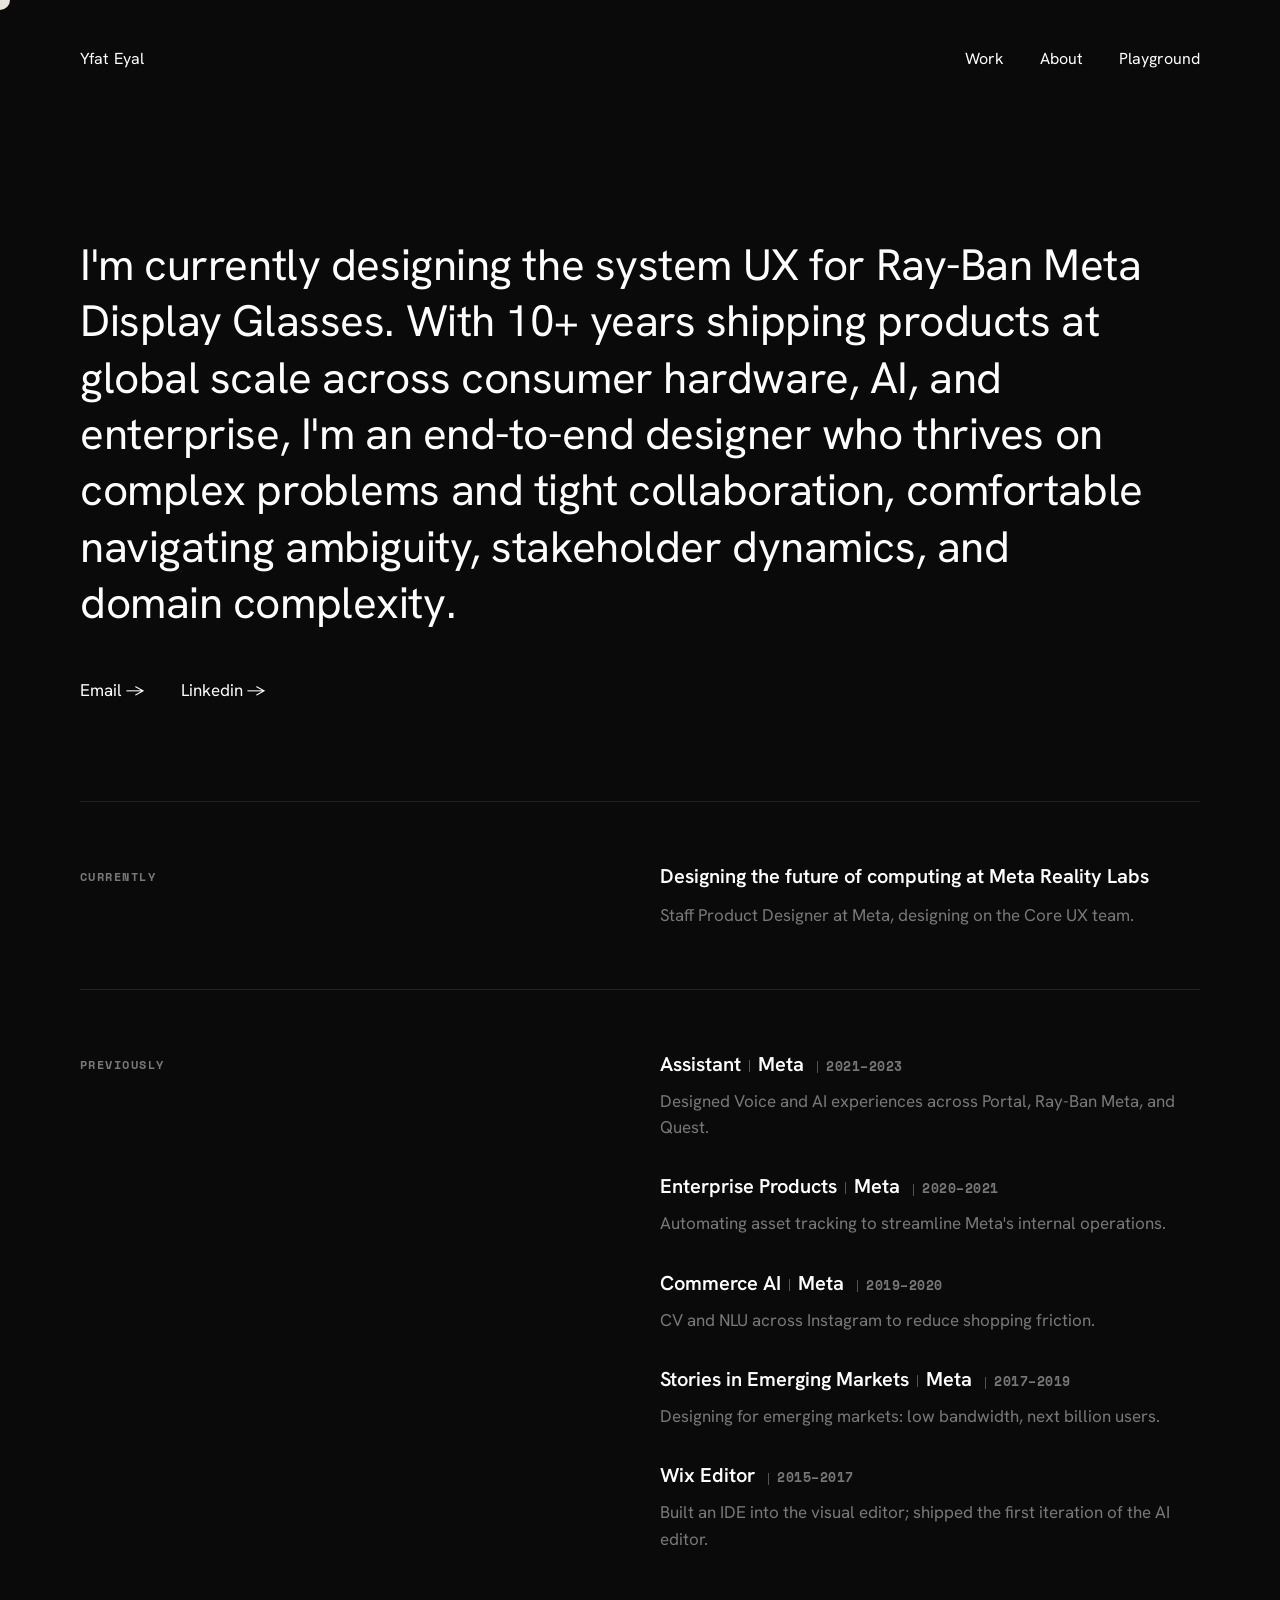
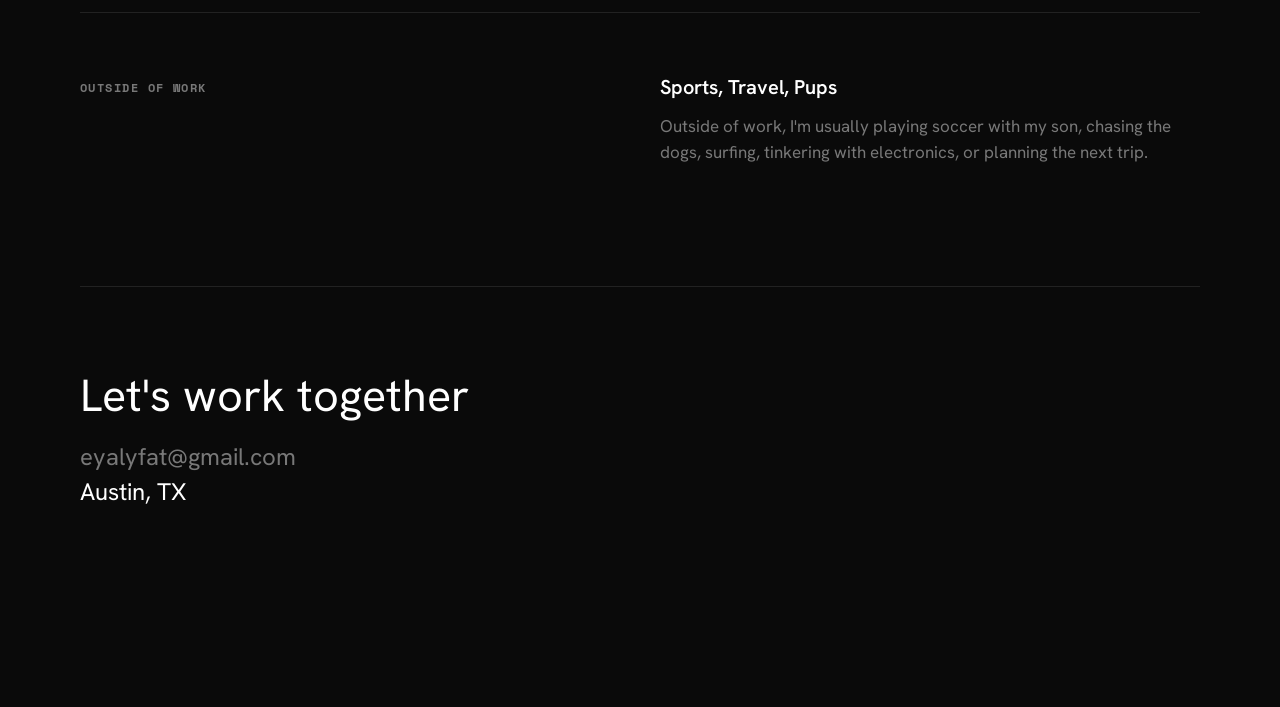
==== commit 43a999c7: "About: 'leading' → 'designing' the system UX" ====
--- a/about.html
+++ b/about.html
@@ -27,7 +27,7 @@
 
 <!-- ABOUT -->
 <section id="about">
-  <h1 class="about-text">I'm currently leading the system UX for Ray-Ban Meta Display Glasses. With 10+ years shipping products at global scale across consumer hardware, AI, and enterprise, I'm an end-to-end designer who thrives on complex problems and tight collaboration, comfortable navigating ambiguity, stakeholder dynamics, and domain complexity.</h1>
+  <h1 class="about-text">I'm currently designing the system UX for Ray-Ban Meta Display Glasses. With 10+ years shipping products at global scale across consumer hardware, AI, and enterprise, I'm an end-to-end designer who thrives on complex problems and tight collaboration, comfortable navigating ambiguity, stakeholder dynamics, and domain complexity.</h1>
   <div class="about-links">
     <a href="mailto:eyalyfat@gmail.com" class="about-link">Email →</a>
     <a href="https://www.linkedin.com/in/yfat-eyal-aa618156/" target="_blank" rel="noopener" class="about-link">Linkedin →</a>
--- a/styles.css
+++ b/styles.css
@@ -324,6 +324,10 @@
   height: 100%;
   object-fit: cover;
   display: block;
+}
+
+.work-media img.zoom {
+  transform: scale(1.15);
 }
 
 .work-placeholder {
